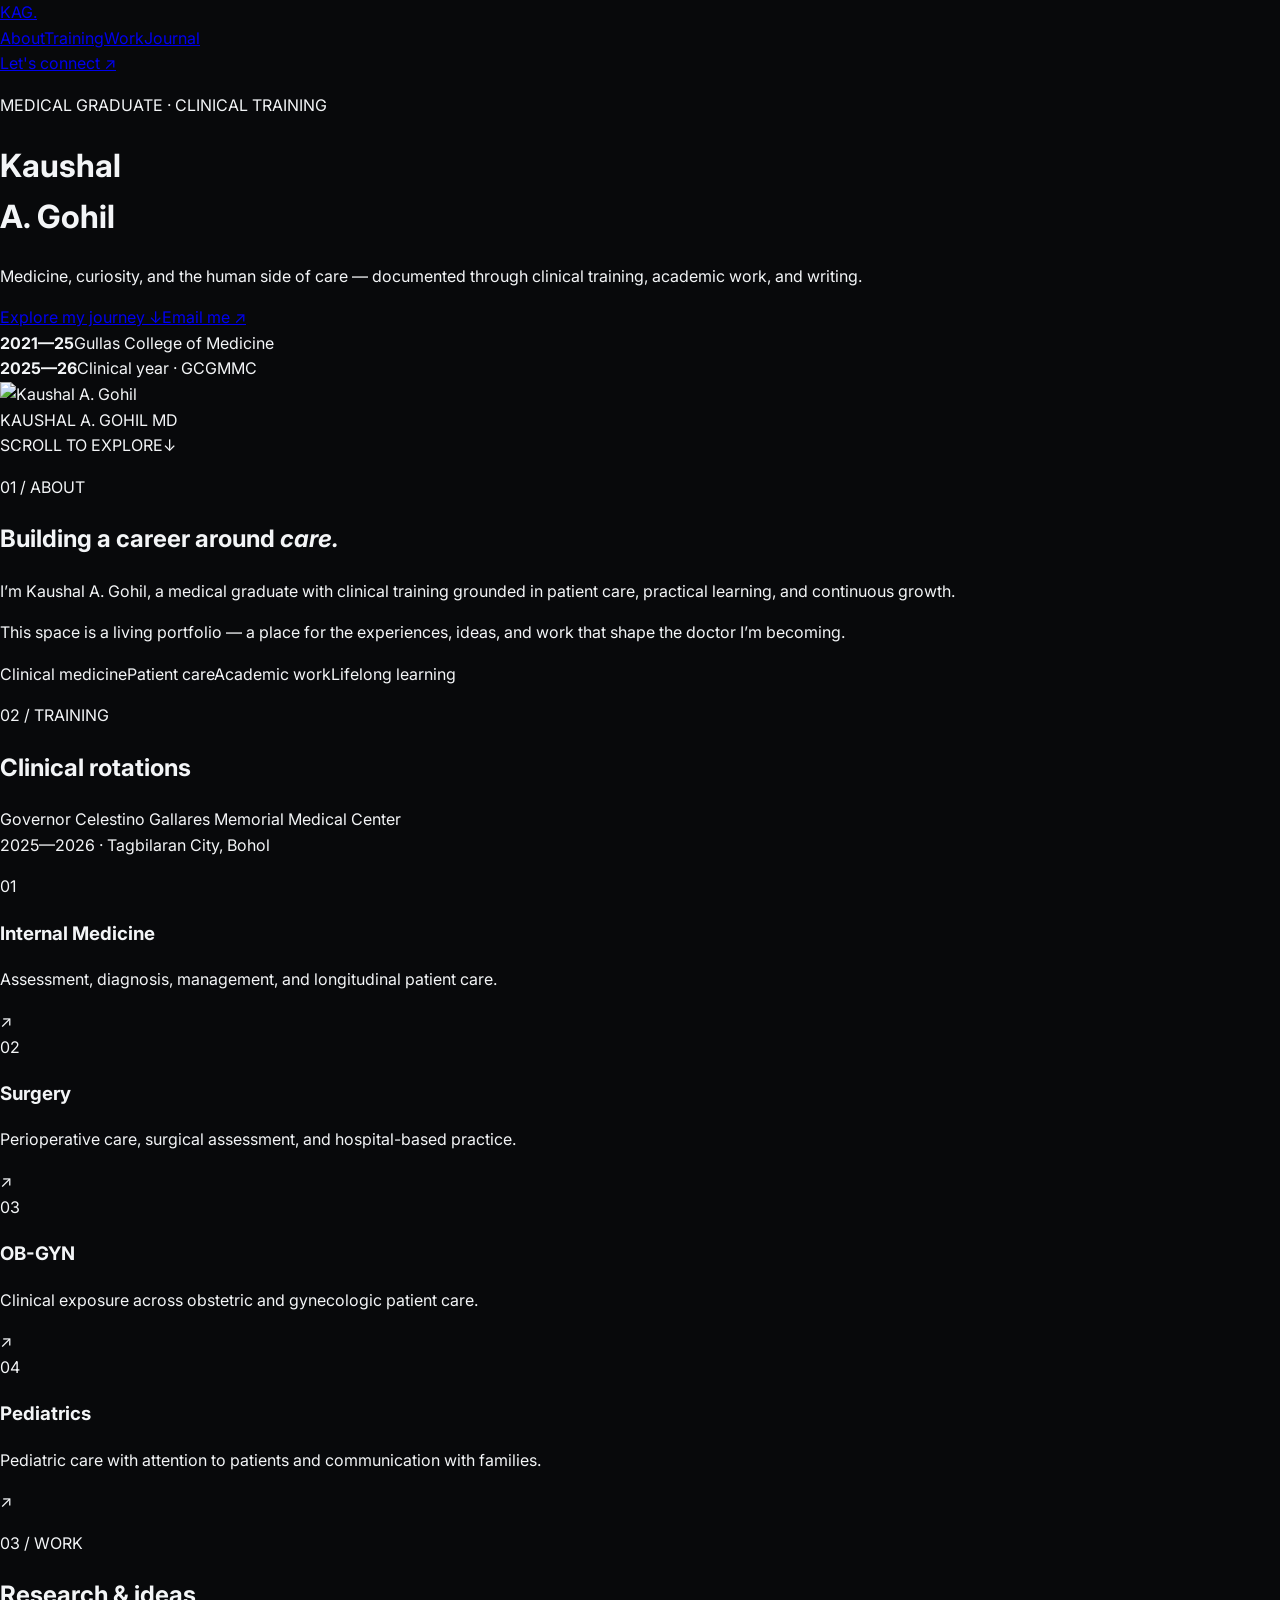
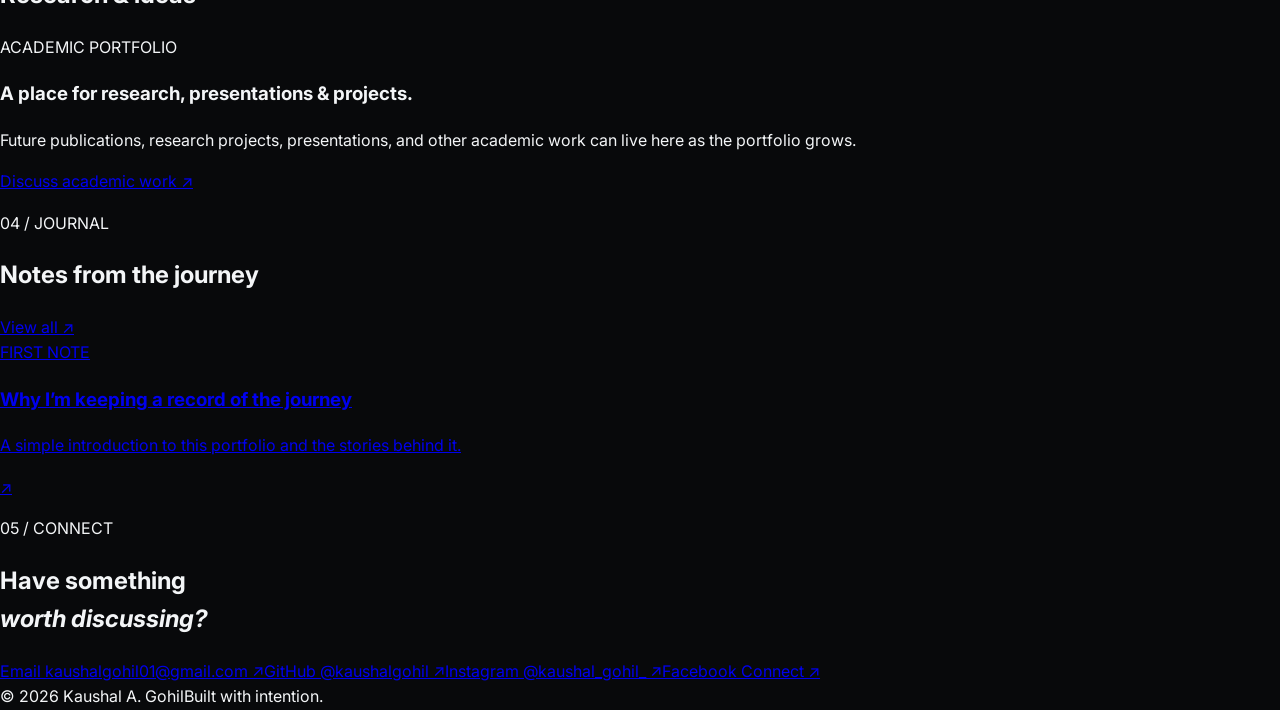
==== index.html @ d6744dc2 "Add files via upload" ====
<!doctype html>
<html lang="en">
<head>
<meta charset="utf-8"><meta name="viewport" content="width=device-width,initial-scale=1">
<title>Kaushal A. Gohil — Medical Graduate</title>
<meta name="description" content="Kaushal A. Gohil — medical graduate, clinical training, academic work and writing.">
<link rel="preconnect" href="https://fonts.googleapis.com"><link rel="preconnect" href="https://fonts.gstatic.com" crossorigin>
<link href="https://fonts.googleapis.com/css2?family=DM+Mono:wght@400;500&family=Inter:wght@400;500;600;700;800&display=swap" rel="stylesheet">
<link rel="stylesheet" href="style.css">
</head>
<body>
<div class="noise"></div>
<header class="hero" id="top">
  <nav class="nav wrap"><a class="brand" href="#top">KAG<span>.</span></a><div class="navlinks"><a href="#about">About</a><a href="#training">Training</a><a href="#work">Work</a><a href="blog/">Journal</a></div><a class="pill small" href="#contact">Let's connect <span>↗</span></a></nav>
  <div class="hero-grid wrap">
    <div class="hero-copy">
      <p class="kicker"><span class="dot"></span> MEDICAL GRADUATE · CLINICAL TRAINING</p>
      <h1>Kaushal<br><span>A. Gohil</span></h1>
      <p class="intro">Medicine, curiosity, and the human side of care — documented through clinical training, academic work, and writing.</p>
      <div class="hero-actions"><a class="pill" href="#training">Explore my journey <span>↓</span></a><a class="text-link" href="mailto:kaushalgohil01@gmail.com">Email me <span>↗</span></a></div>
      <div class="mini-stats"><div><strong>2021—25</strong><span>Gullas College of Medicine</span></div><div><strong>2025—26</strong><span>Clinical year · GCGMMC</span></div></div>
    </div>
    <div class="portrait-wrap"><div class="portrait-glow"></div><div class="portrait-card"><img src="assets/kaushal.jpg" alt="Kaushal A. Gohil"><div class="portrait-tag">KAUSHAL A. GOHIL <span>MD</span></div></div><div class="orbit orbit-a"></div><div class="orbit orbit-b"></div></div>
  </div>
  <div class="scroll-note wrap"><span>SCROLL TO EXPLORE</span><span>↓</span></div>
</header>
<main>
<section id="about" class="section wrap two-col"><div><p class="eyebrow">01 / ABOUT</p><h2>Building a career around <em>care.</em></h2></div><div class="section-copy"><p>I’m Kaushal A. Gohil, a medical graduate with clinical training grounded in patient care, practical learning, and continuous growth.</p><p>This space is a living portfolio — a place for the experiences, ideas, and work that shape the doctor I’m becoming.</p><div class="chips"><span>Clinical medicine</span><span>Patient care</span><span>Academic work</span><span>Lifelong learning</span></div></div></section>
<section id="training" class="section wrap"><div class="section-top"><div><p class="eyebrow">02 / TRAINING</p><h2>Clinical rotations</h2></div><p class="section-note">Governor Celestino Gallares Memorial Medical Center<br>2025—2026 · Tagbilaran City, Bohol</p></div>
<div class="cards"><article><span class="num">01</span><h3>Internal Medicine</h3><p>Assessment, diagnosis, management, and longitudinal patient care.</p><span class="arrow">↗</span></article><article><span class="num">02</span><h3>Surgery</h3><p>Perioperative care, surgical assessment, and hospital-based practice.</p><span class="arrow">↗</span></article><article><span class="num">03</span><h3>OB-GYN</h3><p>Clinical exposure across obstetric and gynecologic patient care.</p><span class="arrow">↗</span></article><article><span class="num">04</span><h3>Pediatrics</h3><p>Pediatric care with attention to patients and communication with families.</p><span class="arrow">↗</span></article></div></section>
<section id="work" class="section wrap two-col work"><div><p class="eyebrow">03 / WORK</p><h2>Research &amp; ideas</h2></div><div class="feature"><span class="feature-label">ACADEMIC PORTFOLIO</span><h3>A place for research, presentations &amp; projects.</h3><p>Future publications, research projects, presentations, and other academic work can live here as the portfolio grows.</p><a class="text-link" href="mailto:kaushalgohil01@gmail.com?subject=Academic%20work">Discuss academic work <span>↗</span></a></div></section>
<section class="section wrap journal"><div class="journal-head"><div><p class="eyebrow">04 / JOURNAL</p><h2>Notes from the journey</h2></div><a class="text-link" href="blog/">View all <span>↗</span></a></div><a class="post-card" href="blog/first-post.html"><div><span class="post-tag">FIRST NOTE</span><h3>Why I’m keeping a record of the journey</h3><p>A simple introduction to this portfolio and the stories behind it.</p></div><span class="post-arrow">↗</span></a></section>
<section id="contact" class="contact"><div class="wrap contact-inner"><div><p class="eyebrow">05 / CONNECT</p><h2>Have something<br><em>worth discussing?</em></h2></div><div class="contact-links"><a href="mailto:kaushalgohil01@gmail.com">Email <span>kaushalgohil01@gmail.com</span> ↗</a><a href="https://github.com/kaushalgohil" target="_blank" rel="noopener">GitHub <span>@kaushalgohil</span> ↗</a><a href="https://www.instagram.com/kaushal_gohil_?stkn=MnE4cTMyNW1vM3A4" target="_blank" rel="noopener">Instagram <span>@kaushal_gohil_</span> ↗</a><a href="https://www.facebook.com/share/1BRBv8TmpS/" target="_blank" rel="noopener">Facebook <span>Connect</span> ↗</a></div></div></section>
</main>
<footer class="footer wrap"><span>© <span id="year"></span> Kaushal A. Gohil</span><span>Built with intention.</span></footer>
<script>document.getElementById('year').textContent=new Date().getFullYear();</script>
</body></html>
---- style.css ----
:root{--bg:#08090b;--panel:#101216;--panel2:#15171c;--text:#f3f5f7;--muted:#a2a7b0;--line:rgba(255,255,255,.1);--accent:#8ff0c0;--accent2:#8ca7ff;--sans:Inter,system-ui,sans-serif;--mono:'DM Mono',monospace}*{box-sizing:border-box}html{scroll-behavior:smooth}body{margin:0;background:var(--bg);color:var(--text);font-family:var(--sans);line-height:1.6;overflow-x:hidden}.noise{position:fixed;inset:0;pointer-events:none;opacity:.035;z-index:20;background-image:url("data:image/svg+xml,%3Csvg viewBox='0 0 180 180' xmlns='http://www.w3.org/2000/svg'%3E%3Cfilter id='n'%3E%3CfeTurbulence type='fractalNoise' baseFrequency='.8' numOctaves='3' stitchTiles='stitch'/%3E%3C/filter%3E%3Crect width='100%25' height='100%25' filter='url(%23n)' opacity='.8'/%3E%3C/svg%3E')}.wrap{width:min(1120px,calc(100% - 40px));margin:auto}.hero{min-height:100vh;background:radial-gradient(circle at 75% 30%,rgba(140,167,255,.16),transparent 28%),radial-gradient(circle at 20% 80%,rgba(143,240,192,.09),transparent 25%),var(--bg);position:relative}.hero:before{content:"";position:absolute;inset:0;background-image:linear-gradient(rgba(255,255,255,.035) 1px,transparent 1px),linear-gradient(90deg,rgba(255,255,255,.035) 1px,transparent 1px);background-size:80px 80px;mask-image:linear-gradient(to bottom,black,transparent 90%);pointer-events:none}.nav{height:84px;display:flex;align-items:center;justify-content:space-between;border-bottom:1px solid var(--line);position:relative;z-index:2}.brand{font-size:1.1rem;font-weight:800;letter-spacing:-.05em;text-decoration:none;color:var(--text)}.brand span{color:var(--accent)}.navlinks{display:flex;gap:30px}.navlinks a,.text-link{color:var(--muted);text-decoration:none;font-size:.85rem}.navlinks a:hover,.text-link:hover{color:var(--text)}.pill{display:inline-flex;align-items:center;gap:14px;background:var(--text);color:#090a0c;text-decoration:none;padding:13px 18px;border-radius:999px;font-weight:700;font-size:.85rem;transition:.25s}.pill:hover{transform:translateY(-2px);box-shadow:0 10px 35px rgba(143,240,192,.12)}.pill span{font-size:1rem}.pill.small{padding:9px 14px;font-size:.75rem}.hero-grid{min-height:calc(100vh - 84px);display:grid;grid-template-columns:1.08fr .92fr;align-items:center;gap:40px;padding-top:30px;padding-bottom:60px}.kicker,.eyebrow,.feature-label,.post-tag,.mini-stats span,.portrait-tag,.scroll-note{font:500 .67rem var(--mono);letter-spacing:.08em;color:var(--muted)}.kicker{display:flex;align-items:center;gap:9px}.dot{width:7px;height:7px;border-radius:50%;background:var(--accent);box-shadow:0 0 15px var(--accent)}h1{font-size:clamp(4.5rem,10vw,8.8rem);line-height:.86;letter-spacing:-.085em;margin:25px 0 32px;font-weight:800}h1 span{color:transparent;-webkit-text-stroke:1px rgba(255,255,255,.55)}.intro{font-size:1.05rem;color:#c0c4cc;max-width:560px;margin:0 0 30px}.hero-actions{display:flex;align-items:center;gap:24px}.text-link{display:inline-flex;gap:10px;align-items:center}.text-link span{color:var(--accent)}.mini-stats{display:flex;gap:55px;margin-top:70px}.mini-stats div{display:grid;gap:3px}.mini-stats strong{font-size:1rem}.portrait-wrap{position:relative;min-height:620px;display:grid;place-items:center}.portrait-card{width:min(390px,78%);position:relative;z-index:2;transform:rotate(2deg);padding:10px;background:linear-gradient(145deg,#242832,#0d0f13);border:1px solid rgba(255,255,255,.15);box-shadow:0 40px 100px rgba(0,0,0,.55)}.portrait-card img{display:block;width:100%;aspect-ratio:4/5;object-fit:cover;filter:contrast(1.04) saturate(.8)}.portrait-tag{position:absolute;left:22px;bottom:20px;color:#fff;background:rgba(8,9,11,.72);backdrop-filter:blur(12px);padding:9px 11px;border:1px solid var(--line)}.portrait-tag span{color:var(--accent);margin-left:10px}.portrait-glow{position:absolute;width:360px;height:360px;border-radius:50%;background:radial-gradient(circle,rgba(143,240,192,.25),transparent 65%);filter:blur(25px)}.orbit{position:absolute;border:1px solid rgba(143,240,192,.16);border-radius:50%}.orbit-a{width:520px;height:520px}.orbit-b{width:650px;height:650px;border-color:rgba(140,167,255,.1)}.scroll-note{position:absolute;bottom:28px;left:50%;transform:translateX(-50%);display:flex;justify-content:space-between;width:min(1120px,calc(100% - 40px));border-top:1px solid var(--line);padding-top:12px}.section{padding:130px 0}.two-col{display:grid;grid-template-columns:1fr 1fr;gap:80px}.eyebrow{color:var(--accent);margin:0 0 22px}.section h2{font-size:clamp(2.5rem,5vw,4.5rem);line-height:1;letter-spacing:-.06em;margin:0;font-weight:700}.section h2 em,.contact h2 em{font-style:normal;color:transparent;-webkit-text-stroke:1px rgba(255,255,255,.55)}.section-copy{font-size:1.12rem;color:#b7bbc3;max-width:560px}.section-copy p{margin-top:0;margin-bottom:25px}.chips{display:flex;flex-wrap:wrap;gap:8px;margin-top:35px}.chips span{border:1px solid var(--line);border-radius:999px;padding:8px 12px;font-size:.75rem;color:#d2d5da}.section-top,.journal-head{display:flex;justify-content:space-between;align-items:end;gap:30px;margin-bottom:45px}.section-note{font-size:.8rem;color:var(--muted);text-align:right}.cards{display:grid;grid-template-columns:repeat(4,1fr);gap:1px;background:var(--line);border:1px solid var(--line)}.cards article{background:var(--panel);padding:30px;min-height:290px;position:relative;transition:.3s}.cards article:hover{background:var(--panel2);transform:translateY(-4px)}.num{font:500 .68rem var(--mono);color:var(--accent)}.cards h3{font-size:1.3rem;letter-spacing:-.03em;margin:70px 0 12px}.cards p,.feature p,.post-card p{color:var(--muted);font-size:.9rem}.arrow{position:absolute;right:25px;bottom:25px;color:var(--accent)}.feature{border:1px solid var(--line);background:linear-gradient(135deg,var(--panel),#0c0e12);padding:45px;max-width:620px}.feature h3{font-size:2rem;line-height:1.1;letter-spacing:-.04em;margin:25px 0 15px}.journal{padding-top:30px}.post-card{display:flex;justify-content:space-between;gap:30px;padding:32px;border:1px solid var(--line);background:linear-gradient(100deg,var(--panel),rgba(16,18,22,.45));text-decoration:none;color:var(--text);transition:.3s}.post-card:hover{border-color:rgba(143,240,192,.35);transform:translateX(4px)}.post-card h3{font-size:1.7rem;margin:12px 0 6px;letter-spacing:-.04em}.post-arrow{font-size:1.5rem;color:var(--accent)}.contact{background:#0d0f13;border-top:1px solid var(--line);border-bottom:1px solid var(--line)}.contact-inner{padding:120px 0;display:grid;grid-template-columns:1fr 1fr;gap:80px}.contact h2{font-size:clamp(3rem,6vw,5.5rem);line-height:.95;letter-spacing:-.07em;margin:0}.contact-links{border-top:1px solid var(--line)}.contact-links a{display:grid;grid-template-columns:110px 1fr auto;gap:15px;padding:19px 0;border-bottom:1px solid var(--line);text-decoration:none;color:var(--text);font-size:.9rem}.contact-links a span{color:var(--muted)}.footer{display:flex;justify-content:space-between;padding:28px 0;color:#777d87;font:500 .65rem var(--mono);text-transform:uppercase;letter-spacing:.08em}@media(max-width:850px){.navlinks{display:none}.hero-grid,.two-col,.contact-inner{grid-template-columns:1fr}.hero-grid{padding-top:70px}.portrait-wrap{min-height:500px}.mini-stats{margin-top:45px}.cards{grid-template-columns:1fr 1fr}.section-top{align-items:start;flex-direction:column}.section-note{text-align:left}}@media(max-width:560px){.wrap{width:min(100% - 28px,1120px)}.nav{height:70px}.nav .pill{display:none}h1{font-size:clamp(4rem,20vw,6rem)}.intro{font-size:.95rem}.hero-actions{flex-wrap:wrap}.mini-stats{gap:25px;flex-direction:column}.portrait-wrap{min-height:430px}.portrait-card{width:75%}.orbit-a{width:390px;height:390px}.orbit-b{width:470px;height:470px}.section{padding:90px 0}.cards{grid-template-columns:1fr}.cards article{min-height:240px}.cards h3{margin-top:50px}.feature{padding:28px}.section-top,.journal-head{align-items:start;flex-direction:column}.contact-inner{padding:90px 0;gap:55px}.contact-links a{grid-template-columns:80px 1fr}.contact-links a span{display:none}.footer{gap:15px;flex-direction:column}}
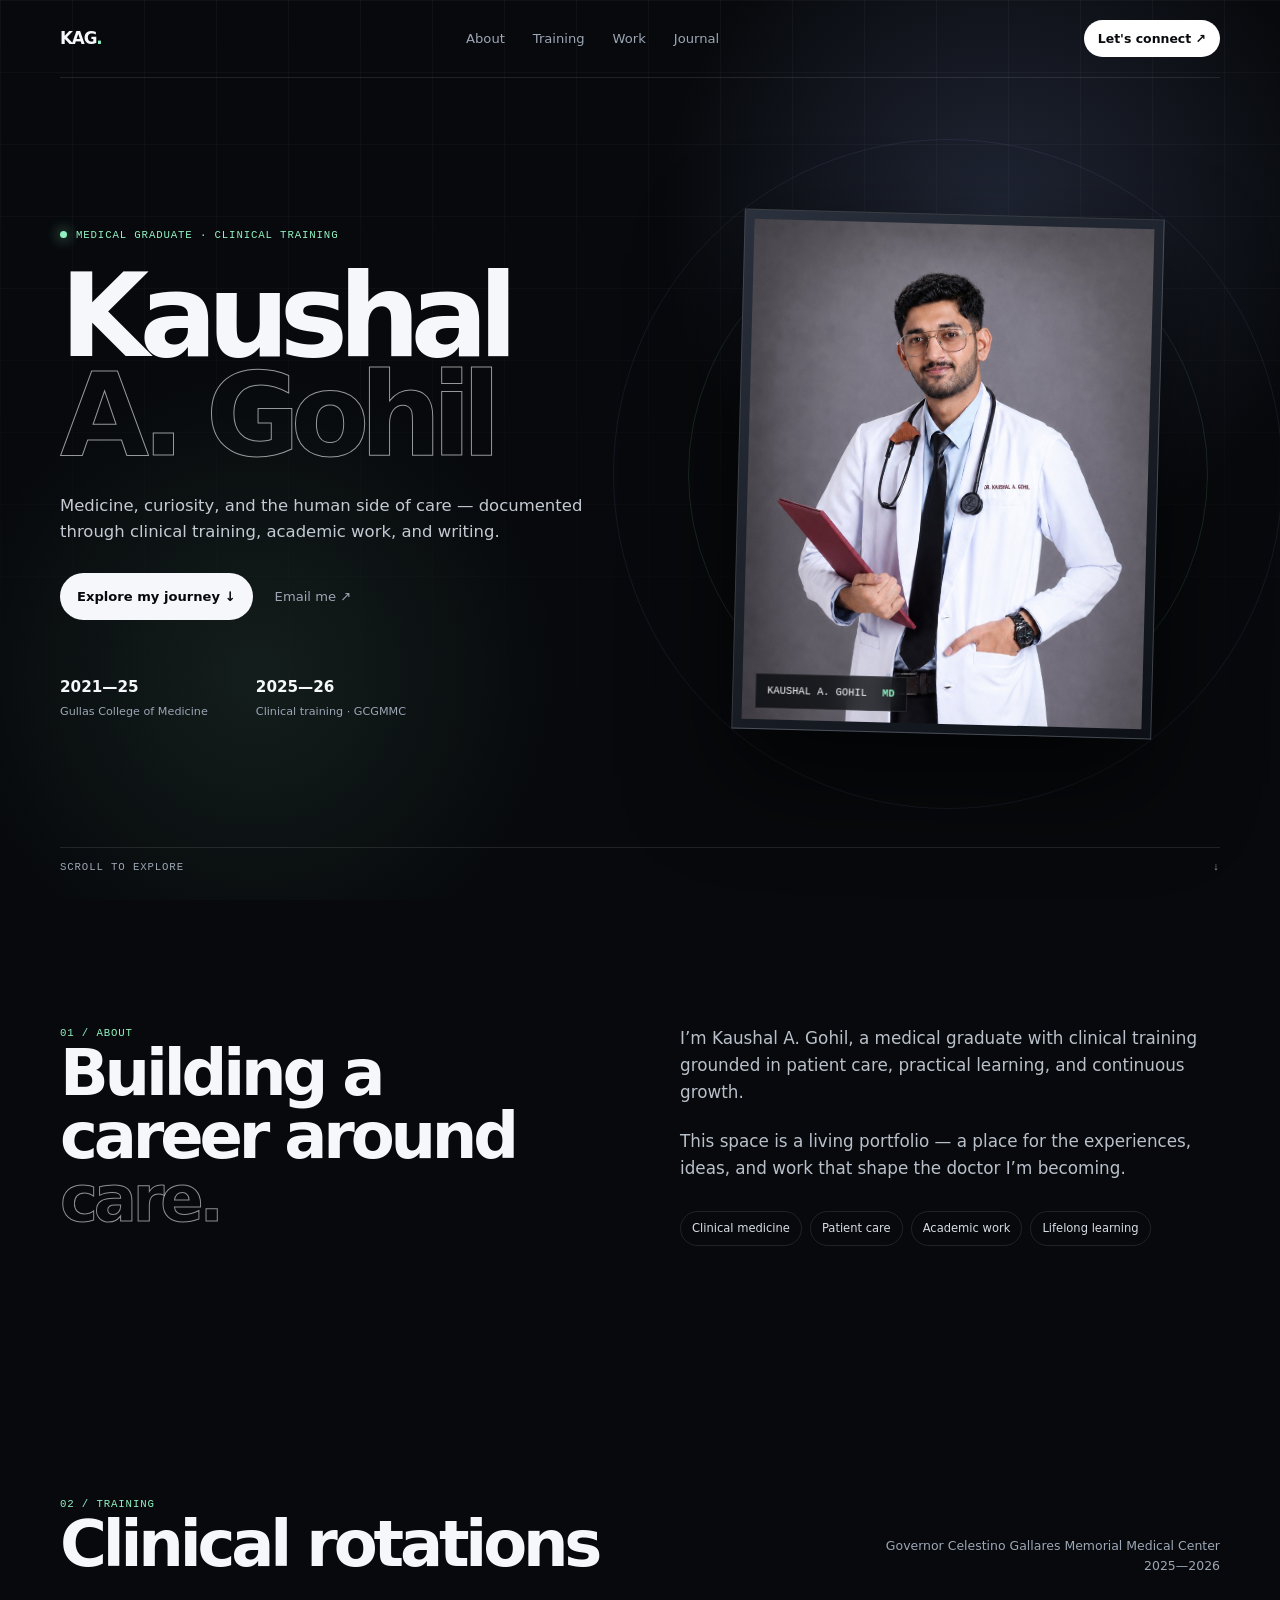
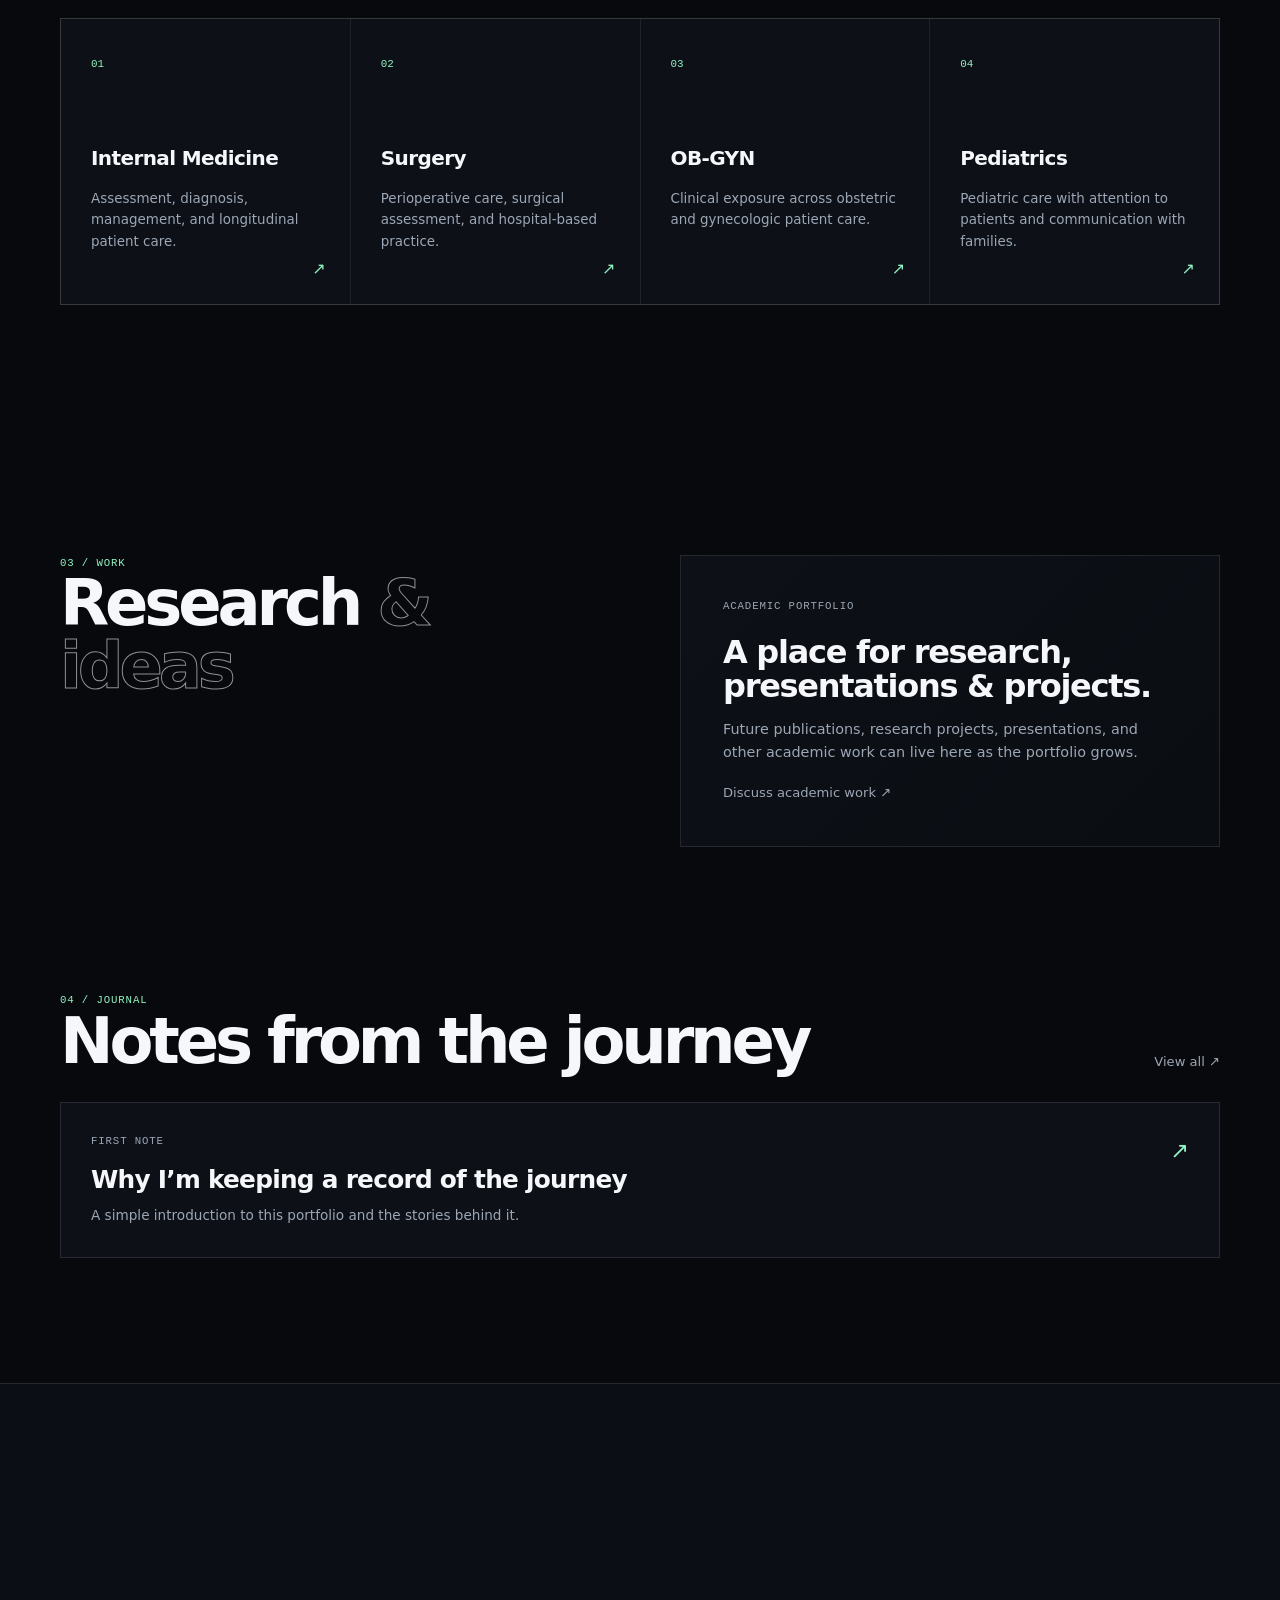
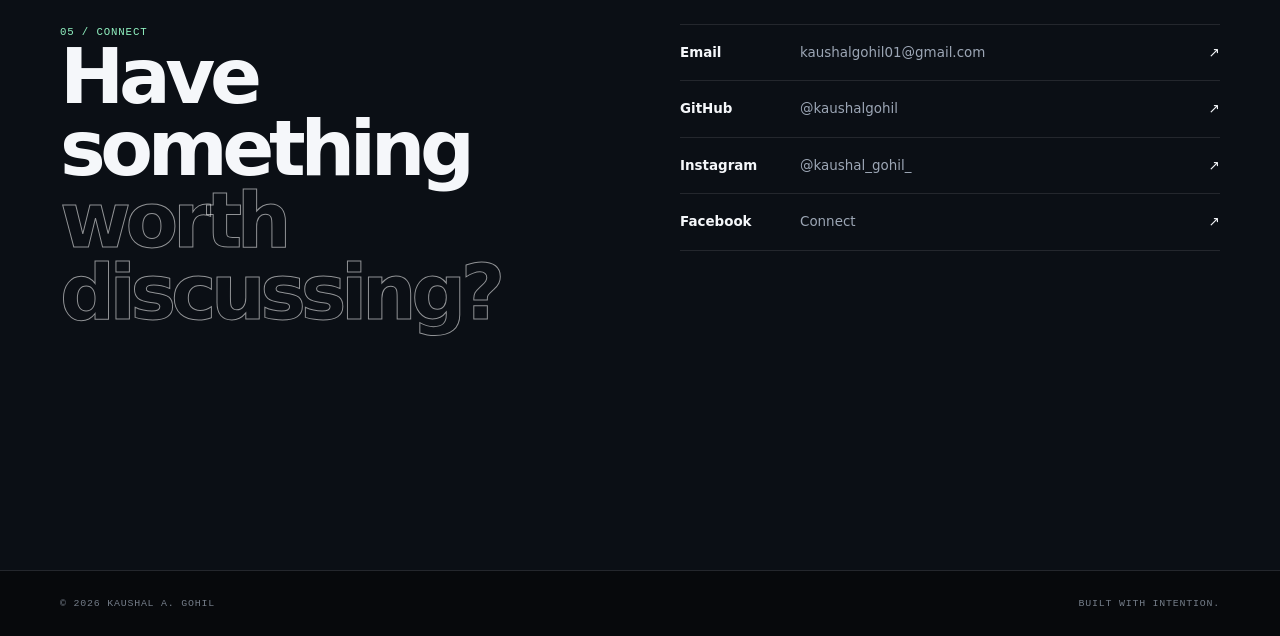
==== commit 00d6a74d: "Add files via upload" ====
--- a/index.html
+++ b/index.html
@@ -1,37 +1,32 @@
 <!doctype html>
 <html lang="en">
 <head>
-<meta charset="utf-8"><meta name="viewport" content="width=device-width,initial-scale=1">
+<meta charset="utf-8">
+<meta name="viewport" content="width=device-width, initial-scale=1">
 <title>Kaushal A. Gohil — Medical Graduate</title>
 <meta name="description" content="Kaushal A. Gohil — medical graduate, clinical training, academic work and writing.">
-<link rel="preconnect" href="https://fonts.googleapis.com"><link rel="preconnect" href="https://fonts.gstatic.com" crossorigin>
-<link href="https://fonts.googleapis.com/css2?family=DM+Mono:wght@400;500&family=Inter:wght@400;500;600;700;800&display=swap" rel="stylesheet">
-<link rel="stylesheet" href="style.css">
+<style>
+:root{--bg:#07090c;--surface:#0d1117;--surface2:#111722;--text:#f5f7fa;--muted:#9ca6b5;--line:rgba(255,255,255,.10);--mint:#91f2c1;--blue:#9eb3ff;--max:1160px}
+*{box-sizing:border-box}html{scroll-behavior:smooth}body{margin:0;background:var(--bg);color:var(--text);font-family:Inter,ui-sans-serif,system-ui,-apple-system,BlinkMacSystemFont,"Segoe UI",sans-serif;line-height:1.6}a{color:inherit}.wrap{width:min(var(--max),calc(100% - 40px));margin:auto}.hero{min-height:100svh;position:relative;overflow:hidden;background:radial-gradient(circle at 78% 24%,rgba(158,179,255,.17),transparent 28%),radial-gradient(circle at 20% 75%,rgba(145,242,193,.09),transparent 25%),var(--bg)}.hero:after{content:"";position:absolute;inset:0;pointer-events:none;background-image:linear-gradient(rgba(255,255,255,.035) 1px,transparent 1px),linear-gradient(90deg,rgba(255,255,255,.035) 1px,transparent 1px);background-size:72px 72px;mask-image:linear-gradient(to bottom,#000,transparent 92%)}.nav{height:78px;border-bottom:1px solid var(--line);display:flex;align-items:center;justify-content:space-between;position:relative;z-index:3}.brand{font-weight:900;letter-spacing:-.07em;text-decoration:none;font-size:1.05rem}.brand b{color:var(--mint)}.navlinks{display:flex;gap:28px}.navlinks a{font-size:.82rem;color:var(--muted);text-decoration:none}.navlinks a:hover{color:var(--text)}.nav-cta{font-size:.78rem;font-weight:800;text-decoration:none;padding:9px 14px;border-radius:999px;background:#fff;color:#080a0d}.hero-grid{min-height:calc(100svh - 78px);display:grid;grid-template-columns:1.02fr .98fr;align-items:center;gap:50px;padding:55px 0 85px;position:relative;z-index:2}.eyebrow,.mono{font-family:"SFMono-Regular",Consolas,monospace;letter-spacing:.08em;text-transform:uppercase;font-size:.67rem;color:var(--muted)}.eyebrow{color:var(--mint)}.eyebrow .live{display:inline-block;width:7px;height:7px;border-radius:50%;background:var(--mint);box-shadow:0 0 14px var(--mint);margin-right:9px}.hero h1{font-size:clamp(4.2rem,9vw,8.5rem);line-height:.86;letter-spacing:-.085em;margin:22px 0 28px}.hero h1 span{color:transparent;-webkit-text-stroke:1px rgba(255,255,255,.58)}.lead{font-size:1.03rem;color:#c4cad4;max-width:600px}.actions{display:flex;align-items:center;gap:22px;margin-top:28px}.button{display:inline-flex;align-items:center;gap:12px;background:#f5f7fa;color:#07090c;text-decoration:none;font-weight:800;padding:13px 17px;border-radius:999px;font-size:.82rem}.link{color:var(--muted);text-decoration:none;font-size:.82rem}.link:hover{color:var(--text)}.stats{display:flex;gap:48px;margin-top:55px}.stats strong{display:block;font-size:.95rem}.stats span{display:block;color:var(--muted);font-size:.7rem;margin-top:3px}.portrait-area{min-height:650px;display:grid;place-items:center;position:relative}.portrait{width:min(420px,82%);padding:9px;background:linear-gradient(145deg,#2a303c,#0d1117);border:1px solid rgba(255,255,255,.16);box-shadow:0 45px 100px rgba(0,0,0,.6);transform:rotate(1.5deg);position:relative;z-index:2}.portrait img{display:block;width:100%;aspect-ratio:4/5;object-fit:cover;object-position:center top}.portrait-label{position:absolute;left:22px;bottom:20px;padding:8px 11px;background:rgba(5,7,10,.75);backdrop-filter:blur(12px);border:1px solid var(--line);font-family:monospace;font-size:.65rem}.portrait-label b{color:var(--mint);margin-left:9px}.glow{position:absolute;width:430px;height:430px;border-radius:50%;background:radial-gradient(circle,rgba(145,242,193,.22),transparent 65%);filter:blur(20px)}.ring{position:absolute;border:1px solid rgba(145,242,193,.13);border-radius:50%;width:520px;height:520px}.ring.r2{width:670px;height:670px;border-color:rgba(158,179,255,.09)}.scroll{position:absolute;z-index:3;bottom:24px;left:50%;transform:translateX(-50%);width:min(var(--max),calc(100% - 40px));display:flex;justify-content:space-between;padding-top:11px;border-top:1px solid var(--line)}section{padding:125px 0}.two{display:grid;grid-template-columns:1fr 1fr;gap:80px}.section-title{font-size:clamp(2.5rem,5vw,4.5rem);line-height:.98;letter-spacing:-.065em;margin:0}.outline{color:transparent;-webkit-text-stroke:1px rgba(255,255,255,.55)}.copy{color:#b9c0ca;font-size:1.05rem;max-width:570px}.copy p{margin:0 0 22px}.chips{display:flex;flex-wrap:wrap;gap:8px;margin-top:30px}.chip{padding:7px 11px;border:1px solid var(--line);border-radius:999px;color:#d8dde5;font-size:.72rem}.training-head{display:flex;justify-content:space-between;align-items:end;gap:30px;margin-bottom:42px}.training-note{color:var(--muted);font-size:.78rem;text-align:right}.cards{display:grid;grid-template-columns:repeat(4,1fr);border:1px solid var(--line);gap:1px;background:var(--line)}.card{background:var(--surface);padding:30px;min-height:285px;position:relative;transition:.25s}.card:hover{background:var(--surface2);transform:translateY(-4px)}.card .num{color:var(--mint);font-family:monospace;font-size:.68rem}.card h3{font-size:1.25rem;margin:68px 0 10px;letter-spacing:-.03em}.card p{color:var(--muted);font-size:.84rem}.card .arr{position:absolute;right:24px;bottom:22px;color:var(--mint)}.feature{border:1px solid var(--line);background:linear-gradient(135deg,var(--surface),#0a0d12);padding:42px;max-width:620px}.feature h3{font-size:2rem;line-height:1.08;letter-spacing:-.04em;margin:20px 0 12px}.feature p{color:var(--muted);font-size:.9rem}.journal{padding-top:20px}.journal-head{display:flex;justify-content:space-between;align-items:end;margin-bottom:30px}.post{display:flex;justify-content:space-between;gap:25px;padding:30px;border:1px solid var(--line);background:var(--surface);text-decoration:none}.post:hover{border-color:rgba(145,242,193,.35)}.post h3{margin:10px 0 5px;font-size:1.55rem;letter-spacing:-.03em}.post p{margin:0;color:var(--muted);font-size:.85rem}.post .arrow{color:var(--mint);font-size:1.4rem}.contact{background:#0b0f15;border-block:1px solid var(--line)}.contact-grid{display:grid;grid-template-columns:1fr 1fr;gap:80px}.contact h2{font-size:clamp(3rem,6vw,5.5rem);line-height:.94;letter-spacing:-.07em;margin:0}.contact-list{border-top:1px solid var(--line)}.contact-list a{display:grid;grid-template-columns:105px 1fr auto;gap:15px;padding:17px 0;border-bottom:1px solid var(--line);text-decoration:none;font-size:.84rem}.contact-list span{color:var(--muted)}footer{display:flex;justify-content:space-between;padding:27px 0;color:#747d89;font:500 .62rem monospace;text-transform:uppercase;letter-spacing:.08em}
+@media(max-width:850px){.navlinks{display:none}.hero-grid,.two,.contact-grid{grid-template-columns:1fr}.hero-grid{padding-top:70px}.portrait-area{min-height:520px}.stats{margin-top:42px}.cards{grid-template-columns:1fr 1fr}.training-head{align-items:start;flex-direction:column}.training-note{text-align:left}.contact-grid{gap:55px}}
+@media(max-width:560px){.wrap{width:calc(100% - 28px)}.nav{height:68px}.nav-cta{display:none}.hero-grid{padding-top:55px}.hero h1{font-size:clamp(3.9rem,19vw,6rem);margin-top:18px}.lead{font-size:.94rem}.actions{flex-wrap:wrap}.stats{flex-direction:column;gap:18px}.portrait-area{min-height:430px}.portrait{width:78%}.ring{width:390px;height:390px}.ring.r2{width:480px;height:480px}.glow{width:300px;height:300px}section{padding:88px 0}.cards{grid-template-columns:1fr}.card{min-height:230px}.card h3{margin-top:50px}.feature{padding:28px}.feature h3{font-size:1.65rem}.journal-head{align-items:start;flex-direction:column;gap:18px}.post{padding:23px}.post h3{font-size:1.3rem}.contact h2{font-size:clamp(3rem,16vw,5rem)}.contact-list a{grid-template-columns:75px 1fr}.contact-list a span{display:none}footer{flex-direction:column;gap:10px}}
+</style>
 </head>
 <body>
-<div class="noise"></div>
 <header class="hero" id="top">
-  <nav class="nav wrap"><a class="brand" href="#top">KAG<span>.</span></a><div class="navlinks"><a href="#about">About</a><a href="#training">Training</a><a href="#work">Work</a><a href="blog/">Journal</a></div><a class="pill small" href="#contact">Let's connect <span>↗</span></a></nav>
-  <div class="hero-grid wrap">
-    <div class="hero-copy">
-      <p class="kicker"><span class="dot"></span> MEDICAL GRADUATE · CLINICAL TRAINING</p>
-      <h1>Kaushal<br><span>A. Gohil</span></h1>
-      <p class="intro">Medicine, curiosity, and the human side of care — documented through clinical training, academic work, and writing.</p>
-      <div class="hero-actions"><a class="pill" href="#training">Explore my journey <span>↓</span></a><a class="text-link" href="mailto:kaushalgohil01@gmail.com">Email me <span>↗</span></a></div>
-      <div class="mini-stats"><div><strong>2021—25</strong><span>Gullas College of Medicine</span></div><div><strong>2025—26</strong><span>Clinical year · GCGMMC</span></div></div>
-    </div>
-    <div class="portrait-wrap"><div class="portrait-glow"></div><div class="portrait-card"><img src="assets/kaushal.jpg" alt="Kaushal A. Gohil"><div class="portrait-tag">KAUSHAL A. GOHIL <span>MD</span></div></div><div class="orbit orbit-a"></div><div class="orbit orbit-b"></div></div>
-  </div>
-  <div class="scroll-note wrap"><span>SCROLL TO EXPLORE</span><span>↓</span></div>
+<nav class="nav wrap"><a class="brand" href="#top">KAG<b>.</b></a><div class="navlinks"><a href="#about">About</a><a href="#training">Training</a><a href="#work">Work</a><a href="blog/">Journal</a></div><a class="nav-cta" href="#contact">Let's connect ↗</a></nav>
+<div class="hero-grid wrap">
+<div><div class="eyebrow"><span class="live"></span>Medical graduate · Clinical training</div><h1>Kaushal<br><span>A. Gohil</span></h1><p class="lead">Medicine, curiosity, and the human side of care — documented through clinical training, academic work, and writing.</p><div class="actions"><a class="button" href="#training">Explore my journey ↓</a><a class="link" href="mailto:kaushalgohil01@gmail.com">Email me ↗</a></div><div class="stats"><div><strong>2021—25</strong><span>Gullas College of Medicine</span></div><div><strong>2025—26</strong><span>Clinical training · GCGMMC</span></div></div></div>
+<div class="portrait-area"><div class="glow"></div><div class="ring"></div><div class="ring r2"></div><div class="portrait"><img src="assets/kaushal.jpg" alt="Kaushal A. Gohil"><div class="portrait-label">KAUSHAL A. GOHIL <b>MD</b></div></div></div>
+</div><div class="scroll wrap mono"><span>Scroll to explore</span><span>↓</span></div>
 </header>
 <main>
-<section id="about" class="section wrap two-col"><div><p class="eyebrow">01 / ABOUT</p><h2>Building a career around <em>care.</em></h2></div><div class="section-copy"><p>I’m Kaushal A. Gohil, a medical graduate with clinical training grounded in patient care, practical learning, and continuous growth.</p><p>This space is a living portfolio — a place for the experiences, ideas, and work that shape the doctor I’m becoming.</p><div class="chips"><span>Clinical medicine</span><span>Patient care</span><span>Academic work</span><span>Lifelong learning</span></div></div></section>
-<section id="training" class="section wrap"><div class="section-top"><div><p class="eyebrow">02 / TRAINING</p><h2>Clinical rotations</h2></div><p class="section-note">Governor Celestino Gallares Memorial Medical Center<br>2025—2026 · Tagbilaran City, Bohol</p></div>
-<div class="cards"><article><span class="num">01</span><h3>Internal Medicine</h3><p>Assessment, diagnosis, management, and longitudinal patient care.</p><span class="arrow">↗</span></article><article><span class="num">02</span><h3>Surgery</h3><p>Perioperative care, surgical assessment, and hospital-based practice.</p><span class="arrow">↗</span></article><article><span class="num">03</span><h3>OB-GYN</h3><p>Clinical exposure across obstetric and gynecologic patient care.</p><span class="arrow">↗</span></article><article><span class="num">04</span><h3>Pediatrics</h3><p>Pediatric care with attention to patients and communication with families.</p><span class="arrow">↗</span></article></div></section>
-<section id="work" class="section wrap two-col work"><div><p class="eyebrow">03 / WORK</p><h2>Research &amp; ideas</h2></div><div class="feature"><span class="feature-label">ACADEMIC PORTFOLIO</span><h3>A place for research, presentations &amp; projects.</h3><p>Future publications, research projects, presentations, and other academic work can live here as the portfolio grows.</p><a class="text-link" href="mailto:kaushalgohil01@gmail.com?subject=Academic%20work">Discuss academic work <span>↗</span></a></div></section>
-<section class="section wrap journal"><div class="journal-head"><div><p class="eyebrow">04 / JOURNAL</p><h2>Notes from the journey</h2></div><a class="text-link" href="blog/">View all <span>↗</span></a></div><a class="post-card" href="blog/first-post.html"><div><span class="post-tag">FIRST NOTE</span><h3>Why I’m keeping a record of the journey</h3><p>A simple introduction to this portfolio and the stories behind it.</p></div><span class="post-arrow">↗</span></a></section>
-<section id="contact" class="contact"><div class="wrap contact-inner"><div><p class="eyebrow">05 / CONNECT</p><h2>Have something<br><em>worth discussing?</em></h2></div><div class="contact-links"><a href="mailto:kaushalgohil01@gmail.com">Email <span>kaushalgohil01@gmail.com</span> ↗</a><a href="https://github.com/kaushalgohil" target="_blank" rel="noopener">GitHub <span>@kaushalgohil</span> ↗</a><a href="https://www.instagram.com/kaushal_gohil_?stkn=MnE4cTMyNW1vM3A4" target="_blank" rel="noopener">Instagram <span>@kaushal_gohil_</span> ↗</a><a href="https://www.facebook.com/share/1BRBv8TmpS/" target="_blank" rel="noopener">Facebook <span>Connect</span> ↗</a></div></div></section>
+<section id="about"><div class="wrap two"><div><div class="eyebrow">01 / About</div><h2 class="section-title">Building a career around <span class="outline">care.</span></h2></div><div class="copy"><p>I’m Kaushal A. Gohil, a medical graduate with clinical training grounded in patient care, practical learning, and continuous growth.</p><p>This space is a living portfolio — a place for the experiences, ideas, and work that shape the doctor I’m becoming.</p><div class="chips"><span class="chip">Clinical medicine</span><span class="chip">Patient care</span><span class="chip">Academic work</span><span class="chip">Lifelong learning</span></div></div></div></section>
+<section id="training"><div class="wrap"><div class="training-head"><div><div class="eyebrow">02 / Training</div><h2 class="section-title">Clinical rotations</h2></div><div class="training-note">Governor Celestino Gallares Memorial Medical Center<br>2025—2026</div></div><div class="cards"><article class="card"><span class="num">01</span><h3>Internal Medicine</h3><p>Assessment, diagnosis, management, and longitudinal patient care.</p><span class="arr">↗</span></article><article class="card"><span class="num">02</span><h3>Surgery</h3><p>Perioperative care, surgical assessment, and hospital-based practice.</p><span class="arr">↗</span></article><article class="card"><span class="num">03</span><h3>OB-GYN</h3><p>Clinical exposure across obstetric and gynecologic patient care.</p><span class="arr">↗</span></article><article class="card"><span class="num">04</span><h3>Pediatrics</h3><p>Pediatric care with attention to patients and communication with families.</p><span class="arr">↗</span></article></div></div></section>
+<section id="work"><div class="wrap two"><div><div class="eyebrow">03 / Work</div><h2 class="section-title">Research <span class="outline">& ideas</span></h2></div><div class="feature"><div class="mono">Academic portfolio</div><h3>A place for research, presentations &amp; projects.</h3><p>Future publications, research projects, presentations, and other academic work can live here as the portfolio grows.</p><a class="link" href="mailto:kaushalgohil01@gmail.com?subject=Academic%20work">Discuss academic work ↗</a></div></div></section>
+<section class="journal"><div class="wrap"><div class="journal-head"><div><div class="eyebrow">04 / Journal</div><h2 class="section-title">Notes from the journey</h2></div><a class="link" href="blog/">View all ↗</a></div><a class="post" href="blog/first-post.html"><div><div class="mono">First note</div><h3>Why I’m keeping a record of the journey</h3><p>A simple introduction to this portfolio and the stories behind it.</p></div><span class="arrow">↗</span></a></div></section>
+<section id="contact" class="contact"><div class="wrap contact-grid" style="padding:115px 0"><div><div class="eyebrow">05 / Connect</div><h2>Have something<br><span class="outline">worth discussing?</span></h2></div><div class="contact-list"><a href="mailto:kaushalgohil01@gmail.com"><b>Email</b><span>kaushalgohil01@gmail.com</span>↗</a><a href="https://github.com/kaushalgohil" target="_blank" rel="noopener"><b>GitHub</b><span>@kaushalgohil</span>↗</a><a href="https://www.instagram.com/kaushal_gohil_?stkn=MnE4cTMyNW1vM3A4" target="_blank" rel="noopener"><b>Instagram</b><span>@kaushal_gohil_</span>↗</a><a href="https://www.facebook.com/share/1BRBv8TmpS/" target="_blank" rel="noopener"><b>Facebook</b><span>Connect</span>↗</a></div></div></section>
 </main>
-<footer class="footer wrap"><span>© <span id="year"></span> Kaushal A. Gohil</span><span>Built with intention.</span></footer>
+<footer class="wrap"><span>© <span id="year"></span> Kaushal A. Gohil</span><span>Built with intention.</span></footer>
 <script>document.getElementById('year').textContent=new Date().getFullYear();</script>
 </body></html>
